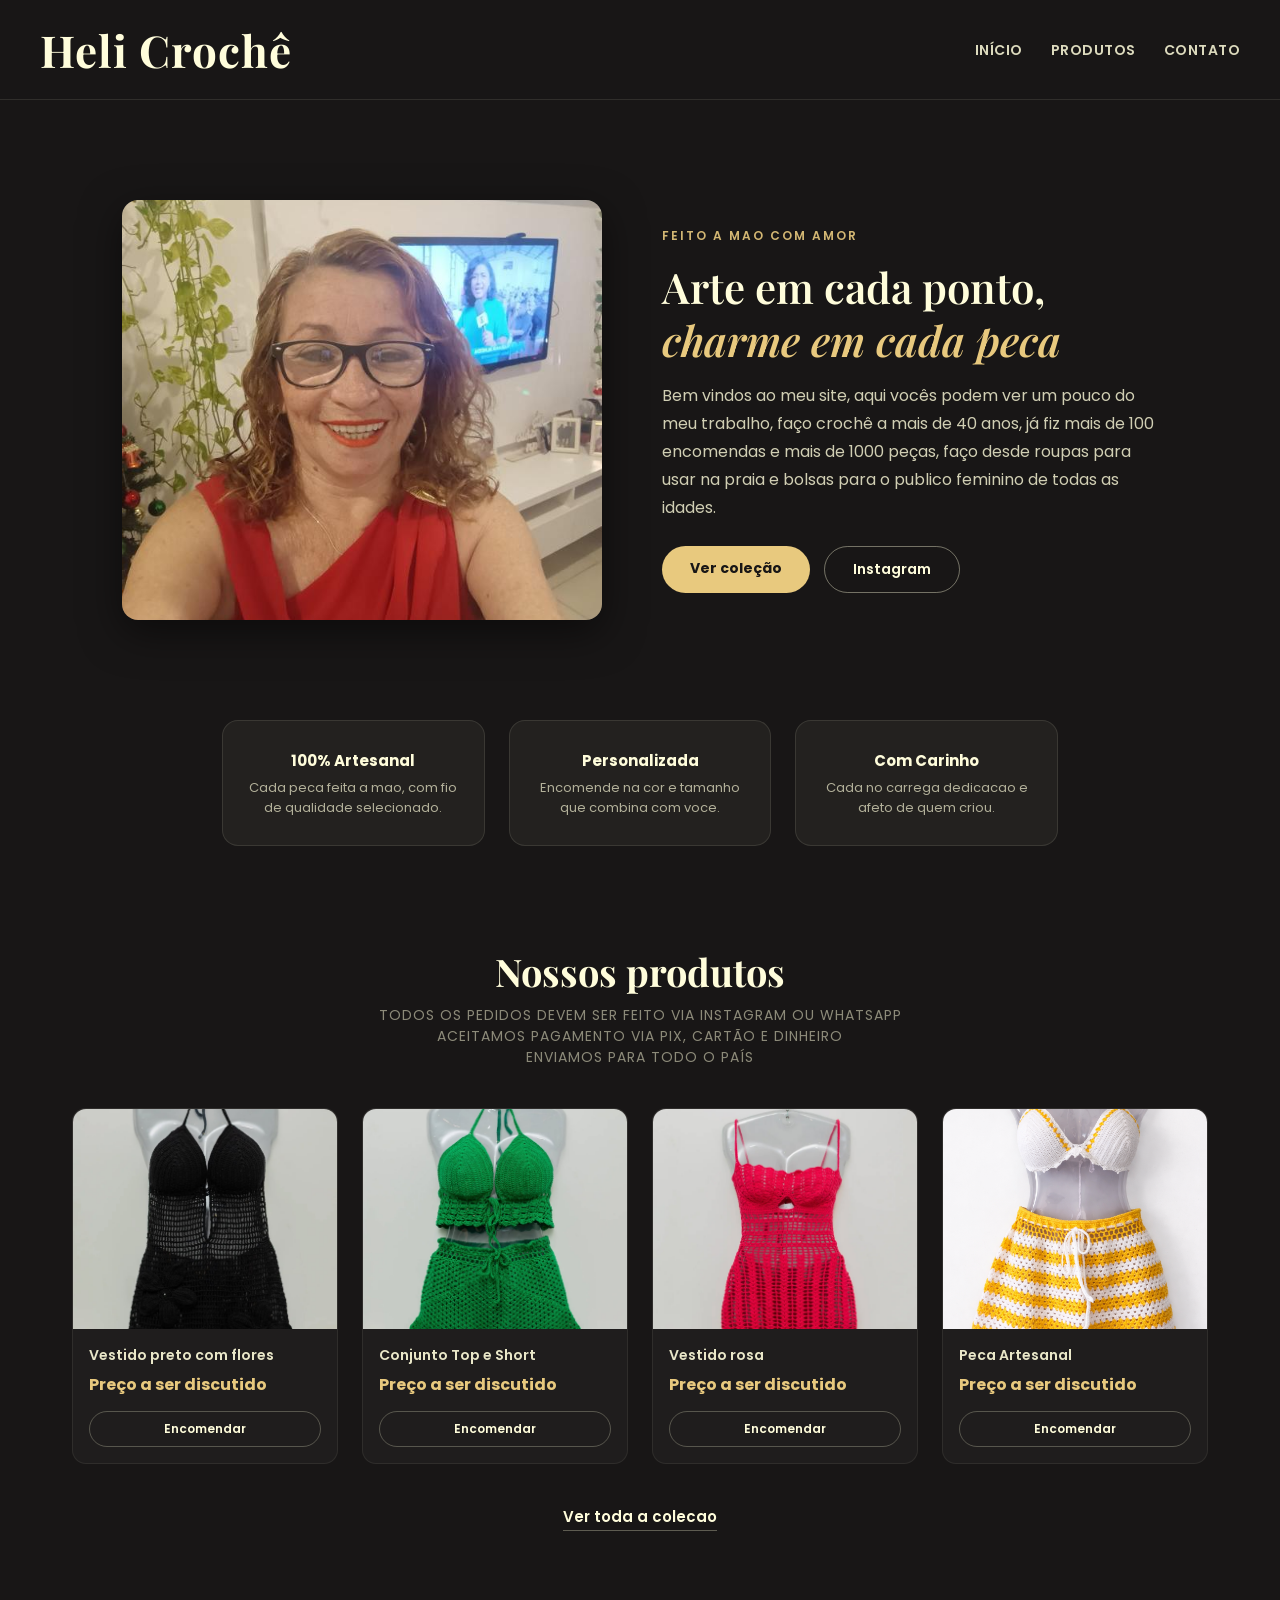
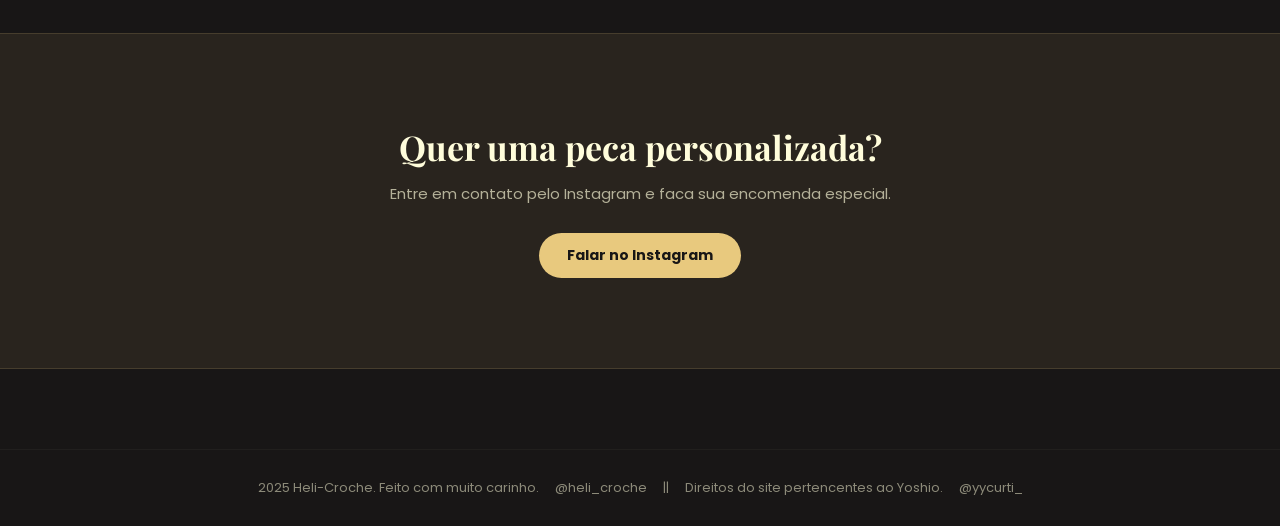
==== Index.html @ d14fa3c5 "Commit1" ====
<!doctype html>
<html lang="pt-br">
  <head>
    <meta charset="UTF-8" />
    <meta name="viewport" content="width=device-width, initial-scale=1.0" />
    <title>Heli Crochê</title>
    <link rel="stylesheet" href="Index.css" />
    <link
      href="https://fonts.googleapis.com/css2?family=Poppins:wght@400;600;700&family=Playfair+Display:ital,wght@0,600;1,400&display=swap"
      rel="stylesheet"
    />
  </head>
  <body>

    <div id="modal" class="modal" role="dialog" aria-modal="true" aria-label="Imagem do produto">
      <div class="modal-overlay" id="modal-overlay"></div>
      <div class="modal-content">
        <button class="modal-fechar" id="modal-fechar" aria-label="Fechar">&times;</button>
        <img src="" alt="" id="modal-img" />
        <p id="modal-nome"></p>
      </div>
    </div>

    <header>
      <h1 id="title">Heli Crochê</h1>
      <nav id="menu">
        <ul>
          <li><a href="index.html">Início</a></li>
          <li><a href="./paginas/Produto.html">Produtos</a></li>
          <li><a href="https://www.instagram.com/heli_croche/" target="_blank" rel="noopener">Contato</a></li>
        </ul>
      </nav>
    </header>

    <main>

      <section class="Sinopse" aria-label="Sobre a loja">
        <img
          src="./img/pfp.jpg"
          alt="Peca de croche feita a mao pela Heli-Croche"
          id="Imagem1"
          loading="lazy"
        />
        <div class="sinopse-texto">
          <span class="tag-artesanal">Feito a mao com amor</span>
          <h2>Arte em cada ponto,<br><em>charme em cada peca</em></h2>
          <p>
            Bem vindos ao meu site, aqui vocês podem ver um pouco do meu trabalho, faço crochê a mais de 40 anos, já fiz mais de 100 encomendas e mais de 1000 peças, faço desde roupas para usar na praia e bolsas para o publico feminino de todas as idades.
          </p>
          <div class="sinopse-botoes">
            <a href="./paginas/Produto.html" class="btn-primario">Ver coleção</a>
            <a href="https://www.instagram.com/heli_croche/" target="_blank" rel="noopener" class="btn-secundario">Instagram</a>
          </div>
        </div>
      </section>

      <section class="diferenciais" aria-label="Nossos diferenciais">
        <div class="diferencial">
          <h3>100% Artesanal</h3>
          <p>Cada peca feita a mao, com fio de qualidade selecionado.</p>
        </div>
        <div class="diferencial">
          <h3>Personalizada</h3>
          <p>Encomende na cor e tamanho que combina com voce.</p>
        </div>
        <div class="diferencial">
          <h3>Com Carinho</h3>
          <p>Cada no carrega dedicacao e afeto de quem criou.</p>
        </div>
      </section>

      <section class="Produtos" aria-label="Produtos em destaque">
        <div class="produtos-header">
          <h2>Nossos produtos</h2>
          <p class="produtos-subtitulo">TODOS OS PEDIDOS DEVEM SER FEITO VIA INSTAGRAM OU WHATSAPP</p>
          <p class="produtos-subtitulo">ACEITAMOS PAGAMENTO VIA PIX, CARTÃO E DINHEIRO</p>
          <p class="produtos-subtitulo">ENVIAMOS PARA TODO O PAÍS</p>

        </div>

        <div class="produtos-grid">
          <article class="produto">
            <div class="produto-img-wrap" data-src="./img/produto1.jpg" data-nome="Vestido preto com flores">
              <img src="./img/produto1.jpg" alt="Produto 1" loading="lazy" />
            </div>
            <div class="produto-info">
              <p class="produto-nome">Vestido preto com flores</p>
              <p class="produto-preco">Preço a ser discutido</p>
              <a href="https://www.instagram.com/heli_croche/" target="_blank" rel="noopener" class="btn-encomendar">Encomendar</a>
            </div>
          </article>

          <article class="produto">
            <div class="produto-img-wrap" data-src="./img/produto2.jpg" data-nome="Conjunto Top e Short">
              <img src="./img/produto2.jpg" alt="Produto 2" loading="lazy" />
            </div>
            <div class="produto-info">
              <p class="produto-nome">Conjunto Top e Short</p>
              <p class="produto-preco">Preço a ser discutido</p>
              <a href="https://www.instagram.com/heli_croche/" target="_blank" rel="noopener" class="btn-encomendar">Encomendar</a>
            </div>
          </article>

          <article class="produto">
            <div class="produto-img-wrap" data-src="./img/produto3.jpg" data-nome="Vestido rosa">
              <img src="./img/produto3.jpg" alt="Produto 3" loading="lazy" />
            </div>
            <div class="produto-info">
              <p class="produto-nome">Vestido rosa</p>
              <p class="produto-preco">Preço a ser discutido</p>
              <a href="https://www.instagram.com/heli_croche/" target="_blank" rel="noopener" class="btn-encomendar">Encomendar</a>
            </div>
          </article>

          <article class="produto">
            <div class="produto-img-wrap" data-src="./img/produto4.jpg" data-nome="Peca Artesanal">
              <img src="./img/produto4.jpg" alt="Produto 4" loading="lazy" />
            </div>
            <div class="produto-info">
              <p class="produto-nome">Peca Artesanal</p>
              <p class="produto-preco">Preço a ser discutido</p>
              <a href="https://www.instagram.com/heli_croche/" target="_blank" rel="noopener" class="btn-encomendar">Encomendar</a>
            </div>
          </article>
        </div>

        <a href="./paginas/Produto.html" id="vermais">Ver toda a colecao</a>
      </section>

      <section class="banner-cta" aria-label="Chamada para acao">
        <h2>Quer uma peca personalizada?</h2>
        <p>Entre em contato pelo Instagram e faca sua encomenda especial.</p>
        <a href="https://www.instagram.com/heli_croche/" target="_blank" rel="noopener" class="btn-primario">Falar no Instagram</a>
      </section>

    </main>

    <footer>
      <p>2025 Heli-Croche. Feito com muito carinho.</p>
      <a href="https://www.instagram.com/heli_croche/" target="_blank" rel="noopener">@heli_croche</a>
      <p>||</p>
      <p>Direitos do site pertencentes ao Yoshio.</p>
      <a href="https://www.instagram.com/yycurti_/" target="_blank" rel="noopener">@yycurti_</a>
    </footer>

    <script>
      const modal = document.getElementById('modal');
      const modalImg = document.getElementById('modal-img');
      const modalNome = document.getElementById('modal-nome');
      const modalFechar = document.getElementById('modal-fechar');
      const modalOverlay = document.getElementById('modal-overlay');

      document.querySelectorAll('.produto-img-wrap').forEach(function(wrap) {
        wrap.addEventListener('click', function() {
          modalImg.src = wrap.dataset.src;
          modalImg.alt = wrap.dataset.nome;
          modalNome.textContent = wrap.dataset.nome;
          modal.classList.add('ativo');
          document.body.style.overflow = 'hidden';
        });
      });

      function fecharModal() {
        modal.classList.remove('ativo');
        document.body.style.overflow = '';
      }

      modalFechar.addEventListener('click', fecharModal);
      modalOverlay.addEventListener('click', fecharModal);

      document.addEventListener('keydown', function(e) {
        if (e.key === 'Escape') fecharModal();
      });
    </script>

  </body>
</html>
---- Index.css ----
* {
  margin: 0;
  padding: 0;
  box-sizing: border-box;
}

body {
  font-family: "Poppins", sans-serif;
  background-color: #181616;
  color: #fffddb;
  text-align: center;
}

.modal {
  display: none;
  position: fixed;
  inset: 0;
  z-index: 1000;
  align-items: center;
  justify-content: center;
}

.modal.ativo {
  display: flex;
}

.modal-overlay {
  position: absolute;
  inset: 0;
  background: rgba(0, 0, 0, 0.85);
}

.modal-content {
  position: relative;
  z-index: 1;
  display: flex;
  flex-direction: column;
  align-items: center;
  gap: 14px;
  max-width: 90vw;
  max-height: 90vh;
}

.modal-content img {
  max-width: 100%;
  max-height: 75vh;
  border-radius: 12px;
  object-fit: contain;
  box-shadow: 0 24px 60px rgba(0, 0, 0, 0.6);
}

.modal-content p {
  font-family: "Playfair Display", serif;
  font-size: 18px;
  color: #fffddb;
  opacity: 0.85;
}

.modal-fechar {
  position: absolute;
  top: -40px;
  right: 0;
  background: transparent;
  border: none;
  color: #fffddb;
  font-size: 32px;
  cursor: pointer;
  line-height: 1;
  opacity: 0.7;
  transition: opacity 0.2s;
}

.modal-fechar:hover {
  opacity: 1;
}

header {
  display: flex;
  justify-content: space-between;
  align-items: center;
  padding: 20px 40px;
  flex-wrap: wrap;
  gap: 12px;
  border-bottom: 1px solid rgba(255, 253, 219, 0.1);
}

#title {
  font-family: "Playfair Display", serif;
  font-size: clamp(26px, 4vw, 44px);
  letter-spacing: 1px;
}

#menu ul {
  display: flex;
  list-style: none;
  gap: 28px;
  flex-wrap: wrap;
  justify-content: center;
}

#menu a {
  color: #fffddb;
  text-decoration: none;
  font-weight: 600;
  font-size: 14px;
  letter-spacing: 0.5px;
  text-transform: uppercase;
  opacity: 0.85;
  transition: opacity 0.2s;
}

#menu a:hover {
  opacity: 1;
}

.Sinopse {
  display: flex;
  align-items: center;
  gap: 60px;
  max-width: 1100px;
  margin: clamp(50px, 8vw, 100px) auto;
  padding: 0 32px;
  flex-wrap: wrap;
  text-align: left;
}

#Imagem1 {
  flex: 1 1 300px;
  width: 100%;
  max-width: 480px;
  height: 420px;
  object-fit: cover;
  border-radius: 16px;
  box-shadow: 0 12px 40px rgba(0, 0, 0, 0.5);
}

.sinopse-texto {
  flex: 1 1 280px;
  display: flex;
  flex-direction: column;
  gap: 16px;
}

.tag-artesanal {
  font-size: 12px;
  font-weight: 600;
  letter-spacing: 2px;
  text-transform: uppercase;
  color: #e8c97e;
  opacity: 0.9;
}

.sinopse-texto h2 {
  font-family: "Playfair Display", serif;
  font-size: clamp(26px, 4vw, 42px);
  line-height: 1.25;
  font-weight: 600;
}

.sinopse-texto h2 em {
  font-style: italic;
  color: #e8c97e;
}

.sinopse-texto p {
  font-size: clamp(14px, 1.8vw, 16px);
  line-height: 1.75;
  opacity: 0.8;
}

.sinopse-botoes {
  display: flex;
  gap: 14px;
  flex-wrap: wrap;
  margin-top: 8px;
}

.btn-primario {
  display: inline-block;
  background: #e8c97e;
  color: #181616;
  font-weight: 700;
  font-size: 14px;
  padding: 12px 28px;
  border-radius: 50px;
  text-decoration: none;
  transition: background 0.2s, transform 0.2s;
}

.btn-primario:hover {
  background: #f5d98a;
  transform: translateY(-2px);
}

.btn-secundario {
  display: inline-block;
  border: 1.5px solid rgba(255, 253, 219, 0.4);
  color: #fffddb;
  font-weight: 600;
  font-size: 14px;
  padding: 12px 28px;
  border-radius: 50px;
  text-decoration: none;
  transition: border-color 0.2s, transform 0.2s;
}

.btn-secundario:hover {
  border-color: #fffddb;
  transform: translateY(-2px);
}

.diferenciais {
  display: flex;
  justify-content: center;
  gap: 24px;
  flex-wrap: wrap;
  max-width: 900px;
  margin: 0 auto clamp(50px, 8vw, 100px);
  padding: 0 32px;
}

.diferencial {
  flex: 1 1 200px;
  background: rgba(255, 253, 219, 0.05);
  border: 1px solid rgba(255, 253, 219, 0.1);
  border-radius: 16px;
  padding: 28px 20px;
  transition: background 0.2s;
}

.diferencial:hover {
  background: rgba(255, 253, 219, 0.08);
}

.diferencial h3 {
  font-size: 15px;
  font-weight: 700;
  margin-bottom: 6px;
}

.diferencial p {
  font-size: 13px;
  opacity: 0.65;
  line-height: 1.5;
}

.Produtos {
  max-width: 1200px;
  margin: 0 auto clamp(60px, 8vw, 120px);
  padding: 0 32px;
}

.produtos-header {
  margin-bottom: 40px;
}

.Produtos h2 {
  font-family: "Playfair Display", serif;
  font-size: clamp(26px, 4vw, 38px);
  margin-bottom: 8px;
}

.produtos-subtitulo {
  font-size: 14px;
  opacity: 0.5;
  letter-spacing: 1px;
}

.produtos-grid {
  display: grid;
  grid-template-columns: repeat(auto-fill, minmax(230px, 1fr));
  gap: 24px;
  margin-bottom: 40px;
}

.produto {
  background: #1f1d1d;
  border-radius: 14px;
  overflow: hidden;
  text-align: left;
  border: 1px solid rgba(255, 253, 219, 0.07);
  transition: transform 0.25s, box-shadow 0.25s;
}

.produto:hover {
  transform: translateY(-6px);
  box-shadow: 0 16px 40px rgba(0, 0, 0, 0.4);
}

.produto-img-wrap {
  position: relative;
  cursor: zoom-in;
}

.produto-img-wrap::after {
  content: "Ver foto";
  position: absolute;
  inset: 0;
  background: rgba(0, 0, 0, 0.45);
  color: #fffddb;
  font-size: 13px;
  font-weight: 600;
  letter-spacing: 1px;
  display: flex;
  align-items: center;
  justify-content: center;
  opacity: 0;
  transition: opacity 0.2s;
}

.produto-img-wrap:hover::after {
  opacity: 1;
}

.produto img {
  width: 100%;
  height: 220px;
  object-fit: cover;
  display: block;
}

.produto-info {
  padding: 16px;
  display: flex;
  flex-direction: column;
  gap: 6px;
}

.produto-nome {
  font-size: 14px;
  font-weight: 600;
  opacity: 0.9;
}

.produto-preco {
  font-size: 16px;
  font-weight: 700;
  color: #e8c97e;
}

.btn-encomendar {
  display: inline-block;
  margin-top: 8px;
  background: transparent;
  border: 1px solid rgba(255, 253, 219, 0.25);
  color: #fffddb;
  font-size: 12px;
  font-weight: 600;
  padding: 8px 16px;
  border-radius: 50px;
  text-decoration: none;
  text-align: center;
  transition: background 0.2s, border-color 0.2s;
}

.btn-encomendar:hover {
  background: rgba(255, 253, 219, 0.1);
  border-color: rgba(255, 253, 219, 0.5);
}

#vermais {
  display: inline-block;
  color: #fffddb;
  text-decoration: none;
  font-weight: 600;
  font-size: 15px;
  border-bottom: 1.5px solid rgba(255, 253, 219, 0.3);
  padding-bottom: 2px;
  transition: border-color 0.2s;
}

#vermais:hover {
  border-color: #fffddb;
}

.banner-cta {
  background: rgba(232, 201, 126, 0.08);
  border-top: 1px solid rgba(232, 201, 126, 0.15);
  border-bottom: 1px solid rgba(232, 201, 126, 0.15);
  padding: clamp(50px, 8vw, 90px) 32px;
  margin-bottom: clamp(50px, 8vw, 80px);
}

.banner-cta h2 {
  font-family: "Playfair Display", serif;
  font-size: clamp(22px, 3.5vw, 34px);
  margin-bottom: 12px;
}

.banner-cta p {
  font-size: 15px;
  opacity: 0.65;
  margin-bottom: 28px;
}

footer {
  padding: 28px 32px;
  border-top: 1px solid rgba(255, 253, 219, 0.08);
  display: flex;
  justify-content: center;
  align-items: center;
  flex-wrap: wrap;
  gap: 16px;
  font-size: 13px;
  opacity: 0.5;
}

footer a {
  color: #fffddb;
  text-decoration: none;
}

footer a:hover {
  opacity: 1;
  text-decoration: underline;
}

@media (max-width: 768px) {
  header {
    flex-direction: column;
    text-align: center;
    padding: 20px;
  }

  .Sinopse {
    flex-direction: column;
    text-align: center;
    gap: 32px;
  }

  .sinopse-texto {
    align-items: center;
    text-align: center;
  }

  #Imagem1 {
    max-width: 100%;
    height: 300px;
  }

  .sinopse-botoes {
    justify-content: center;
  }
}

@media (max-width: 480px) {
  body {
    font-size: 15px;
  }

  .produtos-grid {
    grid-template-columns: 1fr;
  }

  .produto img {
    height: 200px;
  }
}
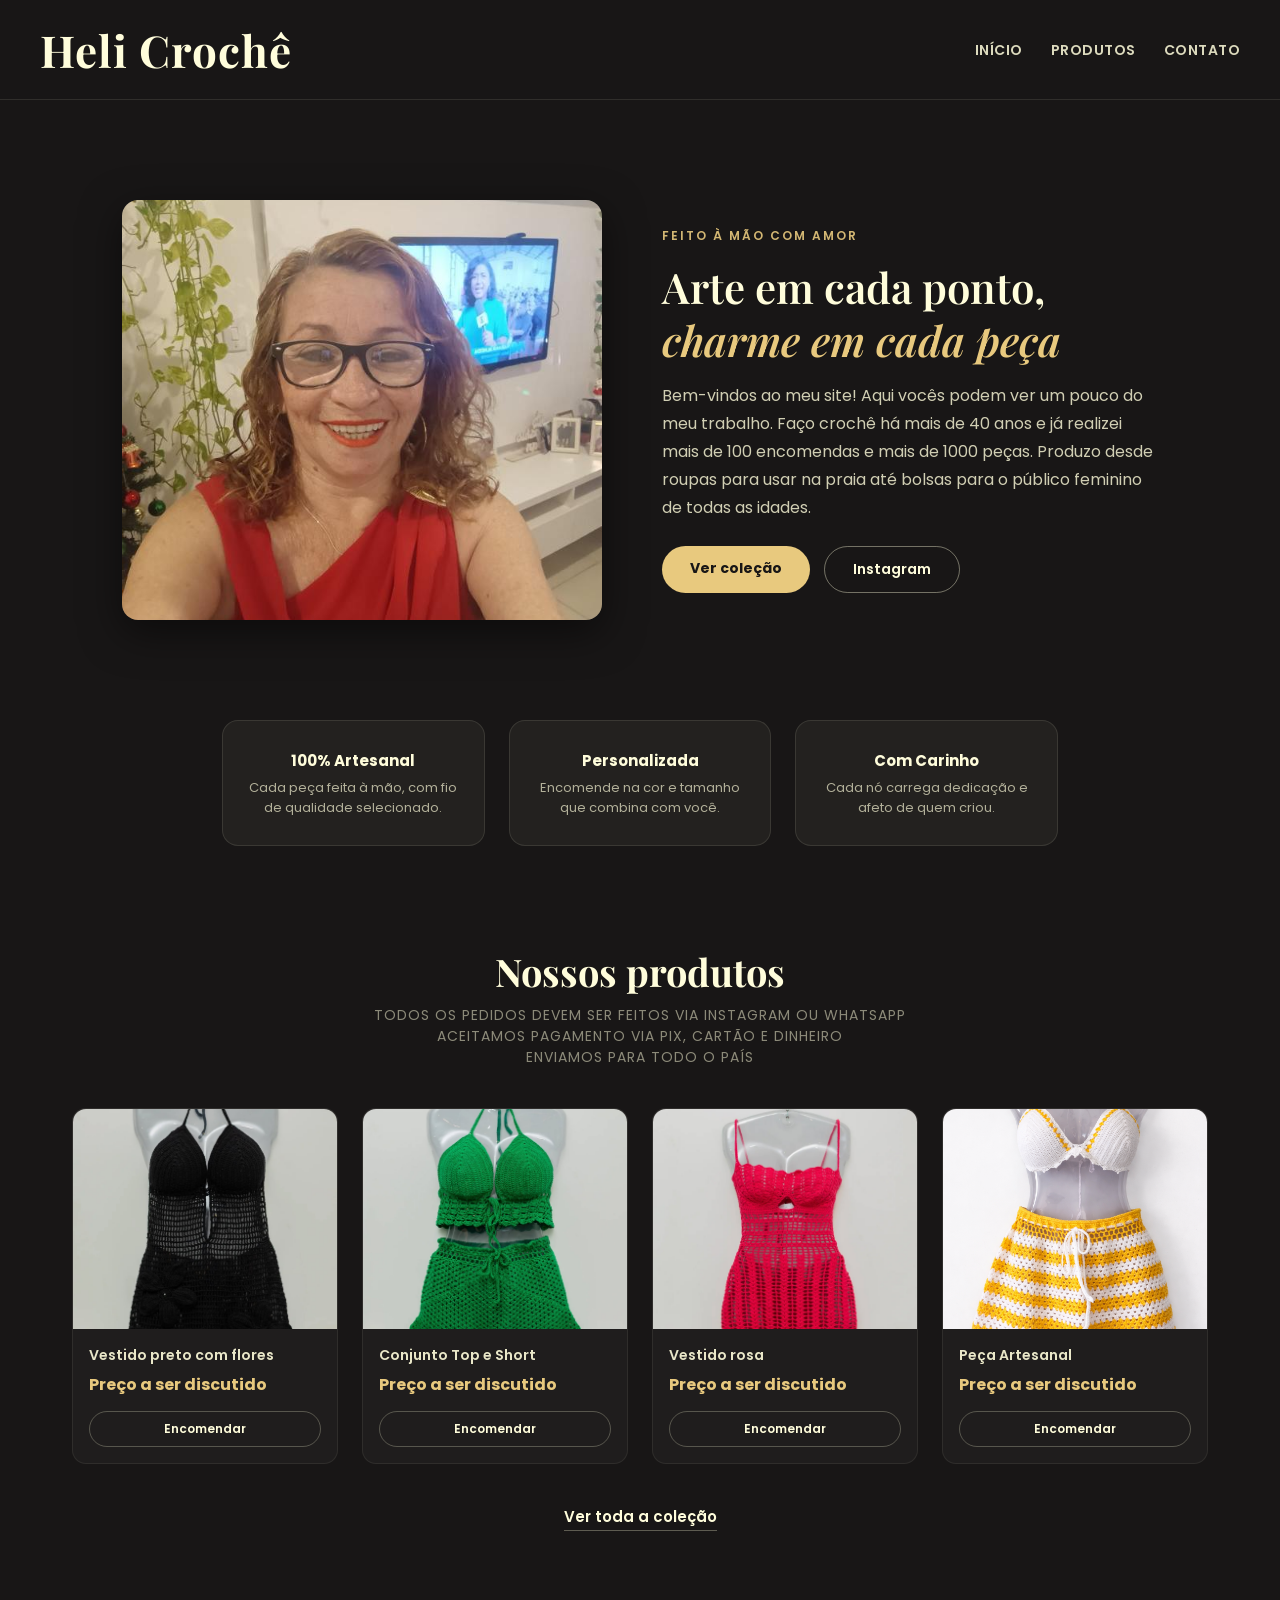
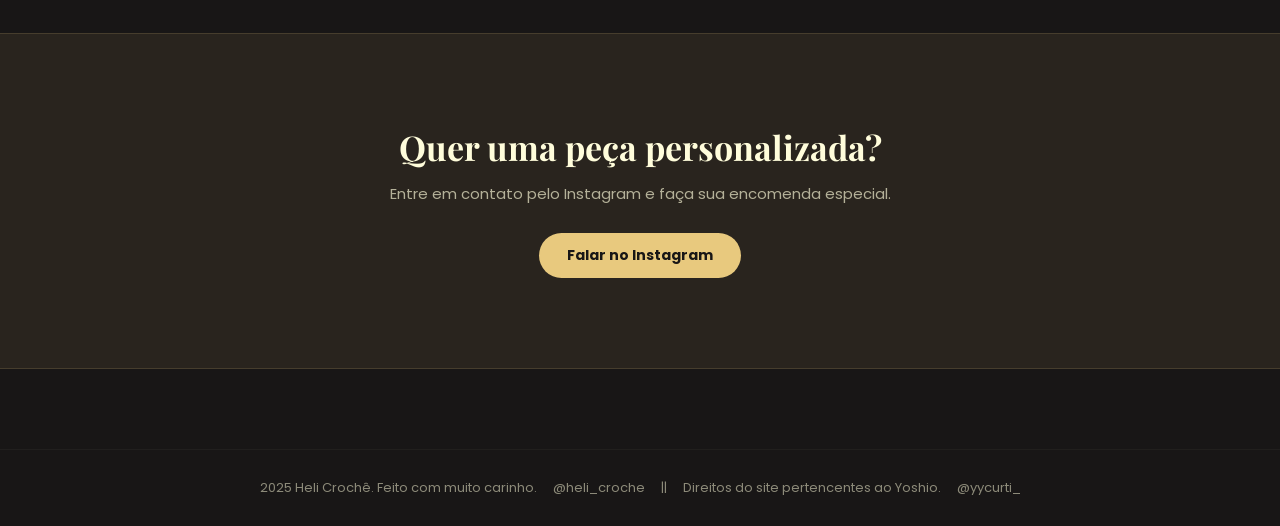
==== commit 69cab9c8: "Acentos" ====
--- a/Index.html
+++ b/Index.html
@@ -26,7 +26,7 @@
       <nav id="menu">
         <ul>
           <li><a href="index.html">Início</a></li>
-          <li><a href="./paginas/Produto.html">Produtos</a></li>
+          <li><a href="Produto.html">Produtos</a></li>
           <li><a href="https://www.instagram.com/heli_croche/" target="_blank" rel="noopener">Contato</a></li>
         </ul>
       </nav>
@@ -37,18 +37,18 @@
       <section class="Sinopse" aria-label="Sobre a loja">
         <img
           src="./img/pfp.jpg"
-          alt="Peca de croche feita a mao pela Heli-Croche"
+          alt="Peça de crochê feita à mão pela Heli Crochê"
           id="Imagem1"
           loading="lazy"
         />
         <div class="sinopse-texto">
-          <span class="tag-artesanal">Feito a mao com amor</span>
-          <h2>Arte em cada ponto,<br><em>charme em cada peca</em></h2>
+          <span class="tag-artesanal">Feito à mão com amor</span>
+          <h2>Arte em cada ponto,<br><em>charme em cada peça</em></h2>
           <p>
-            Bem vindos ao meu site, aqui vocês podem ver um pouco do meu trabalho, faço crochê a mais de 40 anos, já fiz mais de 100 encomendas e mais de 1000 peças, faço desde roupas para usar na praia e bolsas para o publico feminino de todas as idades.
+            Bem-vindos ao meu site! Aqui vocês podem ver um pouco do meu trabalho. Faço crochê há mais de 40 anos e já realizei mais de 100 encomendas e mais de 1000 peças. Produzo desde roupas para usar na praia até bolsas para o público feminino de todas as idades.
           </p>
           <div class="sinopse-botoes">
-            <a href="./paginas/Produto.html" class="btn-primario">Ver coleção</a>
+            <a href="Produto.html" class="btn-primario">Ver coleção</a>
             <a href="https://www.instagram.com/heli_croche/" target="_blank" rel="noopener" class="btn-secundario">Instagram</a>
           </div>
         </div>
@@ -57,31 +57,30 @@
       <section class="diferenciais" aria-label="Nossos diferenciais">
         <div class="diferencial">
           <h3>100% Artesanal</h3>
-          <p>Cada peca feita a mao, com fio de qualidade selecionado.</p>
+          <p>Cada peça feita à mão, com fio de qualidade selecionado.</p>
         </div>
         <div class="diferencial">
           <h3>Personalizada</h3>
-          <p>Encomende na cor e tamanho que combina com voce.</p>
+          <p>Encomende na cor e tamanho que combina com você.</p>
         </div>
         <div class="diferencial">
           <h3>Com Carinho</h3>
-          <p>Cada no carrega dedicacao e afeto de quem criou.</p>
+          <p>Cada nó carrega dedicação e afeto de quem criou.</p>
         </div>
       </section>
 
       <section class="Produtos" aria-label="Produtos em destaque">
         <div class="produtos-header">
           <h2>Nossos produtos</h2>
-          <p class="produtos-subtitulo">TODOS OS PEDIDOS DEVEM SER FEITO VIA INSTAGRAM OU WHATSAPP</p>
+          <p class="produtos-subtitulo">TODOS OS PEDIDOS DEVEM SER FEITOS VIA INSTAGRAM OU WHATSAPP</p>
           <p class="produtos-subtitulo">ACEITAMOS PAGAMENTO VIA PIX, CARTÃO E DINHEIRO</p>
           <p class="produtos-subtitulo">ENVIAMOS PARA TODO O PAÍS</p>
-
         </div>
 
         <div class="produtos-grid">
           <article class="produto">
             <div class="produto-img-wrap" data-src="./img/produto1.jpg" data-nome="Vestido preto com flores">
-              <img src="./img/produto1.jpg" alt="Produto 1" loading="lazy" />
+              <img src="./img/produto1.jpg" alt="Vestido preto com flores" loading="lazy" />
             </div>
             <div class="produto-info">
               <p class="produto-nome">Vestido preto com flores</p>
@@ -92,7 +91,7 @@
 
           <article class="produto">
             <div class="produto-img-wrap" data-src="./img/produto2.jpg" data-nome="Conjunto Top e Short">
-              <img src="./img/produto2.jpg" alt="Produto 2" loading="lazy" />
+              <img src="./img/produto2.jpg" alt="Conjunto Top e Short" loading="lazy" />
             </div>
             <div class="produto-info">
               <p class="produto-nome">Conjunto Top e Short</p>
@@ -103,7 +102,7 @@
 
           <article class="produto">
             <div class="produto-img-wrap" data-src="./img/produto3.jpg" data-nome="Vestido rosa">
-              <img src="./img/produto3.jpg" alt="Produto 3" loading="lazy" />
+              <img src="./img/produto3.jpg" alt="Vestido rosa" loading="lazy" />
             </div>
             <div class="produto-info">
               <p class="produto-nome">Vestido rosa</p>
@@ -113,30 +112,30 @@
           </article>
 
           <article class="produto">
-            <div class="produto-img-wrap" data-src="./img/produto4.jpg" data-nome="Peca Artesanal">
-              <img src="./img/produto4.jpg" alt="Produto 4" loading="lazy" />
+            <div class="produto-img-wrap" data-src="./img/produto4.jpg" data-nome="Peça Artesanal">
+              <img src="./img/produto4.jpg" alt="Peça Artesanal" loading="lazy" />
             </div>
             <div class="produto-info">
-              <p class="produto-nome">Peca Artesanal</p>
+              <p class="produto-nome">Peça Artesanal</p>
               <p class="produto-preco">Preço a ser discutido</p>
               <a href="https://www.instagram.com/heli_croche/" target="_blank" rel="noopener" class="btn-encomendar">Encomendar</a>
             </div>
           </article>
         </div>
 
-        <a href="./paginas/Produto.html" id="vermais">Ver toda a colecao</a>
+        <a href="Produto.html" id="vermais">Ver toda a coleção</a>
       </section>
 
-      <section class="banner-cta" aria-label="Chamada para acao">
-        <h2>Quer uma peca personalizada?</h2>
-        <p>Entre em contato pelo Instagram e faca sua encomenda especial.</p>
+      <section class="banner-cta" aria-label="Chamada para ação">
+        <h2>Quer uma peça personalizada?</h2>
+        <p>Entre em contato pelo Instagram e faça sua encomenda especial.</p>
         <a href="https://www.instagram.com/heli_croche/" target="_blank" rel="noopener" class="btn-primario">Falar no Instagram</a>
       </section>
 
     </main>
 
     <footer>
-      <p>2025 Heli-Croche. Feito com muito carinho.</p>
+      <p>2025 Heli Crochê. Feito com muito carinho.</p>
       <a href="https://www.instagram.com/heli_croche/" target="_blank" rel="noopener">@heli_croche</a>
       <p>||</p>
       <p>Direitos do site pertencentes ao Yoshio.</p>
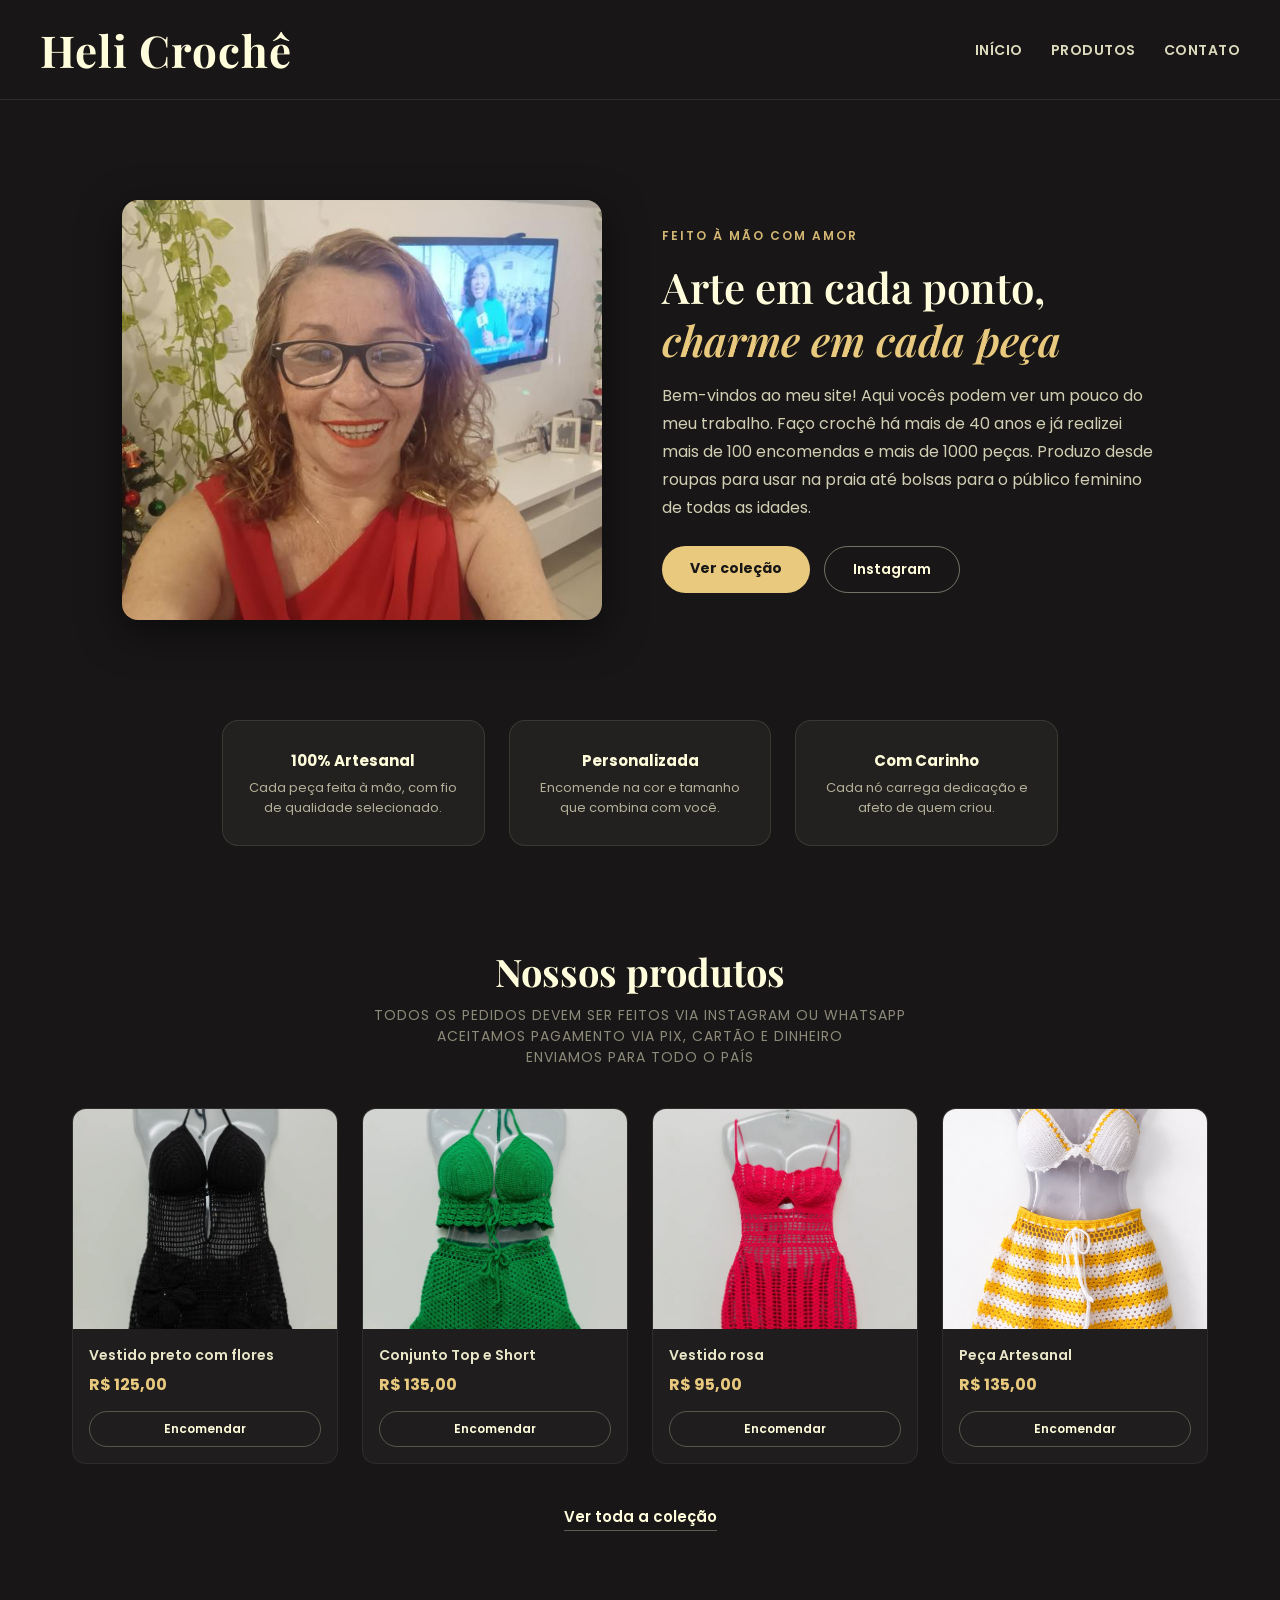
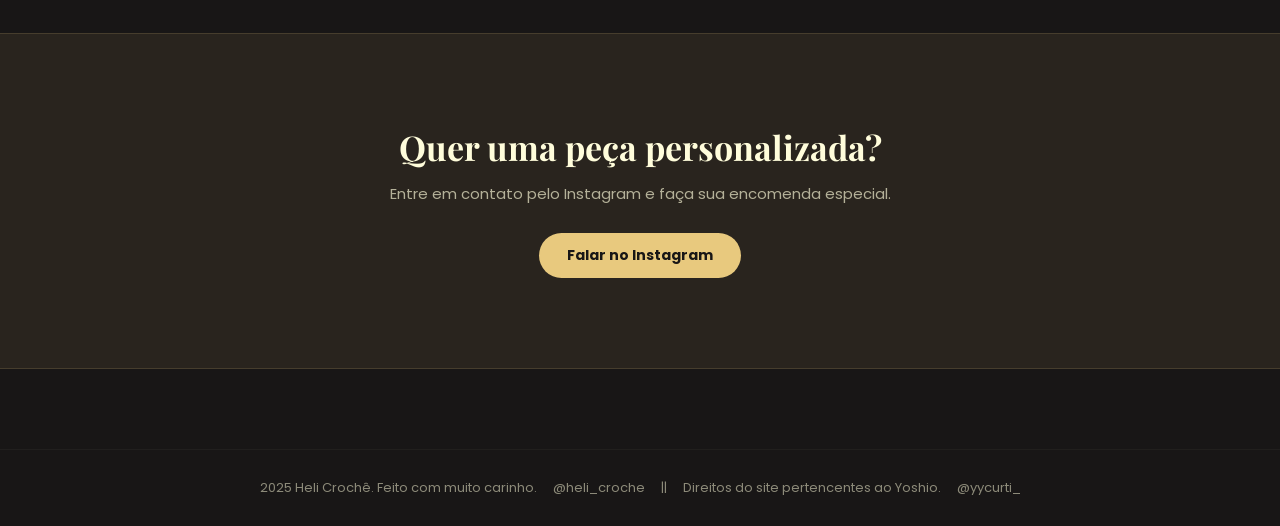
==== commit 0aab9744: "PreçosMain" ====
--- a/Index.html
+++ b/Index.html
@@ -84,7 +84,7 @@
             </div>
             <div class="produto-info">
               <p class="produto-nome">Vestido preto com flores</p>
-              <p class="produto-preco">Preço a ser discutido</p>
+              <p class="produto-preco">R$ 125,00</p>
               <a href="https://www.instagram.com/heli_croche/" target="_blank" rel="noopener" class="btn-encomendar">Encomendar</a>
             </div>
           </article>
@@ -95,7 +95,7 @@
             </div>
             <div class="produto-info">
               <p class="produto-nome">Conjunto Top e Short</p>
-              <p class="produto-preco">Preço a ser discutido</p>
+              <p class="produto-preco">R$ 135,00</p>
               <a href="https://www.instagram.com/heli_croche/" target="_blank" rel="noopener" class="btn-encomendar">Encomendar</a>
             </div>
           </article>
@@ -106,7 +106,7 @@
             </div>
             <div class="produto-info">
               <p class="produto-nome">Vestido rosa</p>
-              <p class="produto-preco">Preço a ser discutido</p>
+              <p class="produto-preco">R$ 95,00</p>
               <a href="https://www.instagram.com/heli_croche/" target="_blank" rel="noopener" class="btn-encomendar">Encomendar</a>
             </div>
           </article>
@@ -117,7 +117,7 @@
             </div>
             <div class="produto-info">
               <p class="produto-nome">Peça Artesanal</p>
-              <p class="produto-preco">Preço a ser discutido</p>
+              <p class="produto-preco">R$ 135,00</p>
               <a href="https://www.instagram.com/heli_croche/" target="_blank" rel="noopener" class="btn-encomendar">Encomendar</a>
             </div>
           </article>
